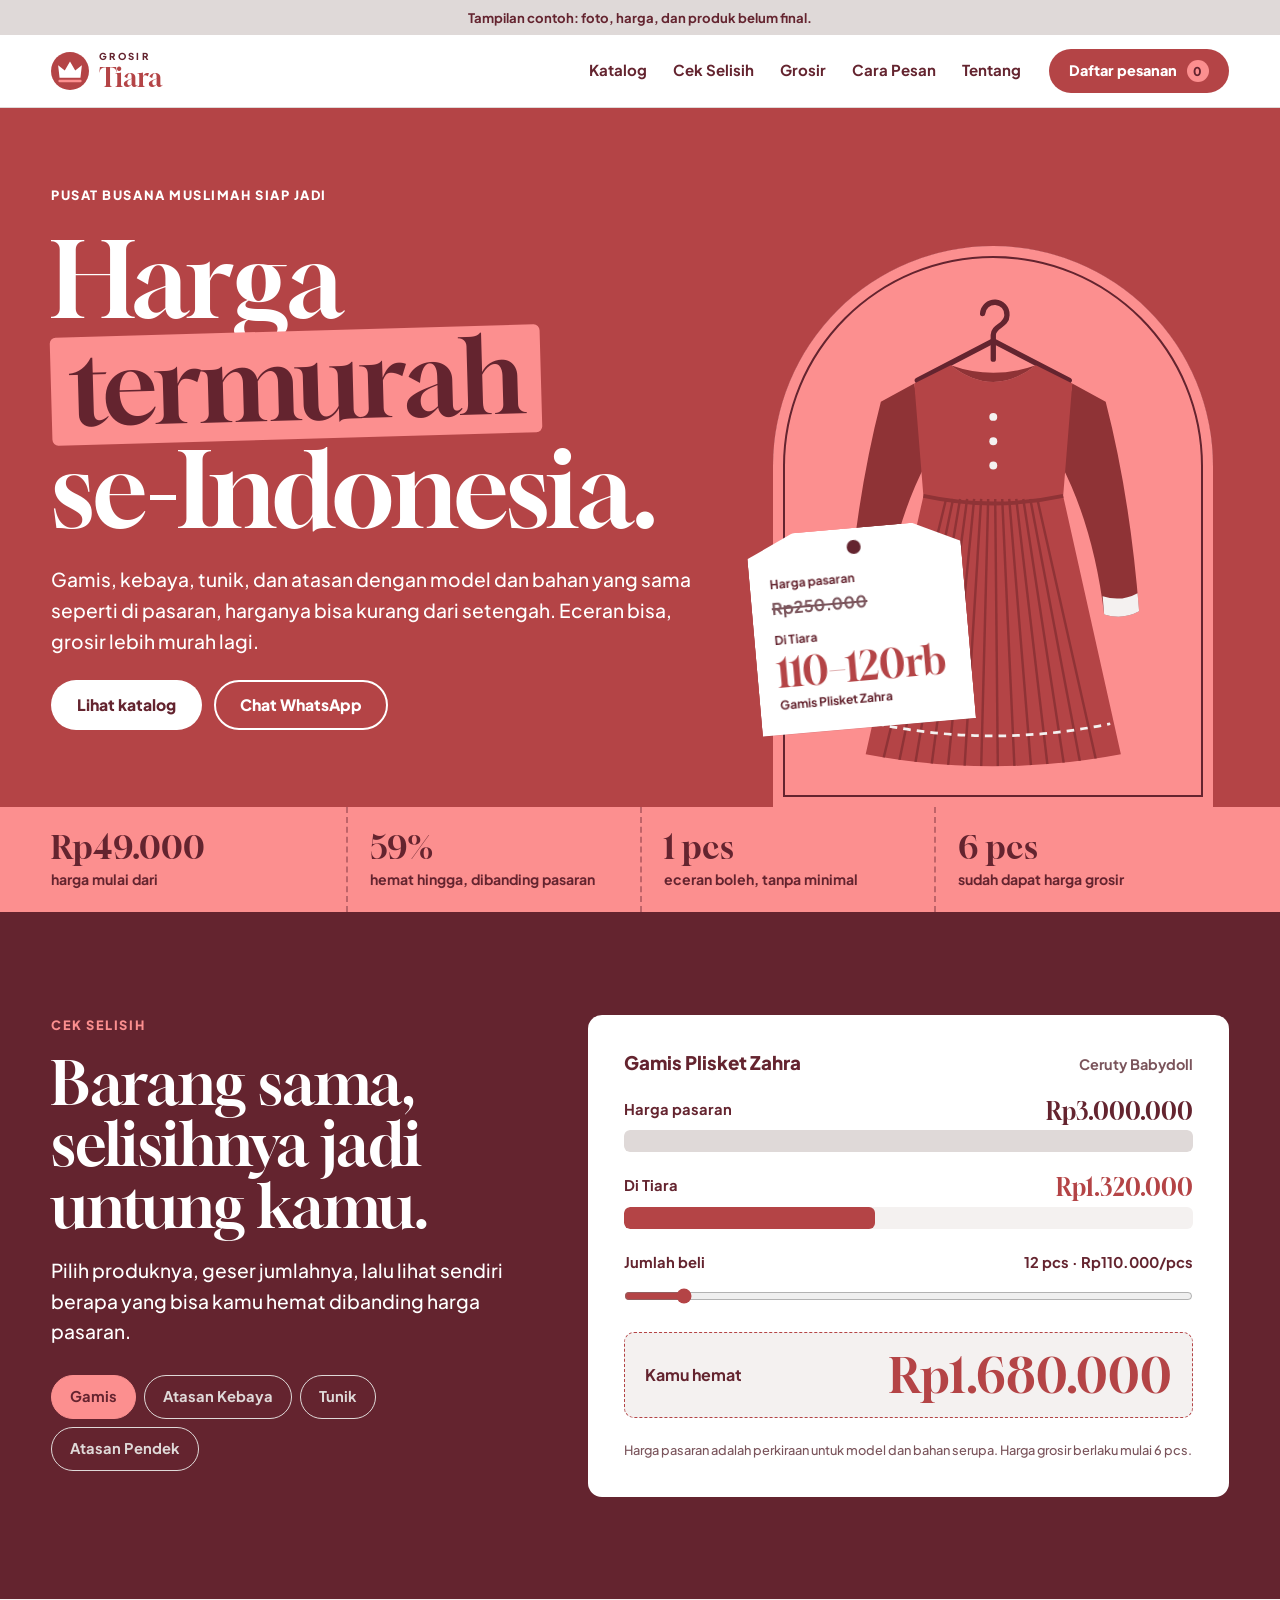
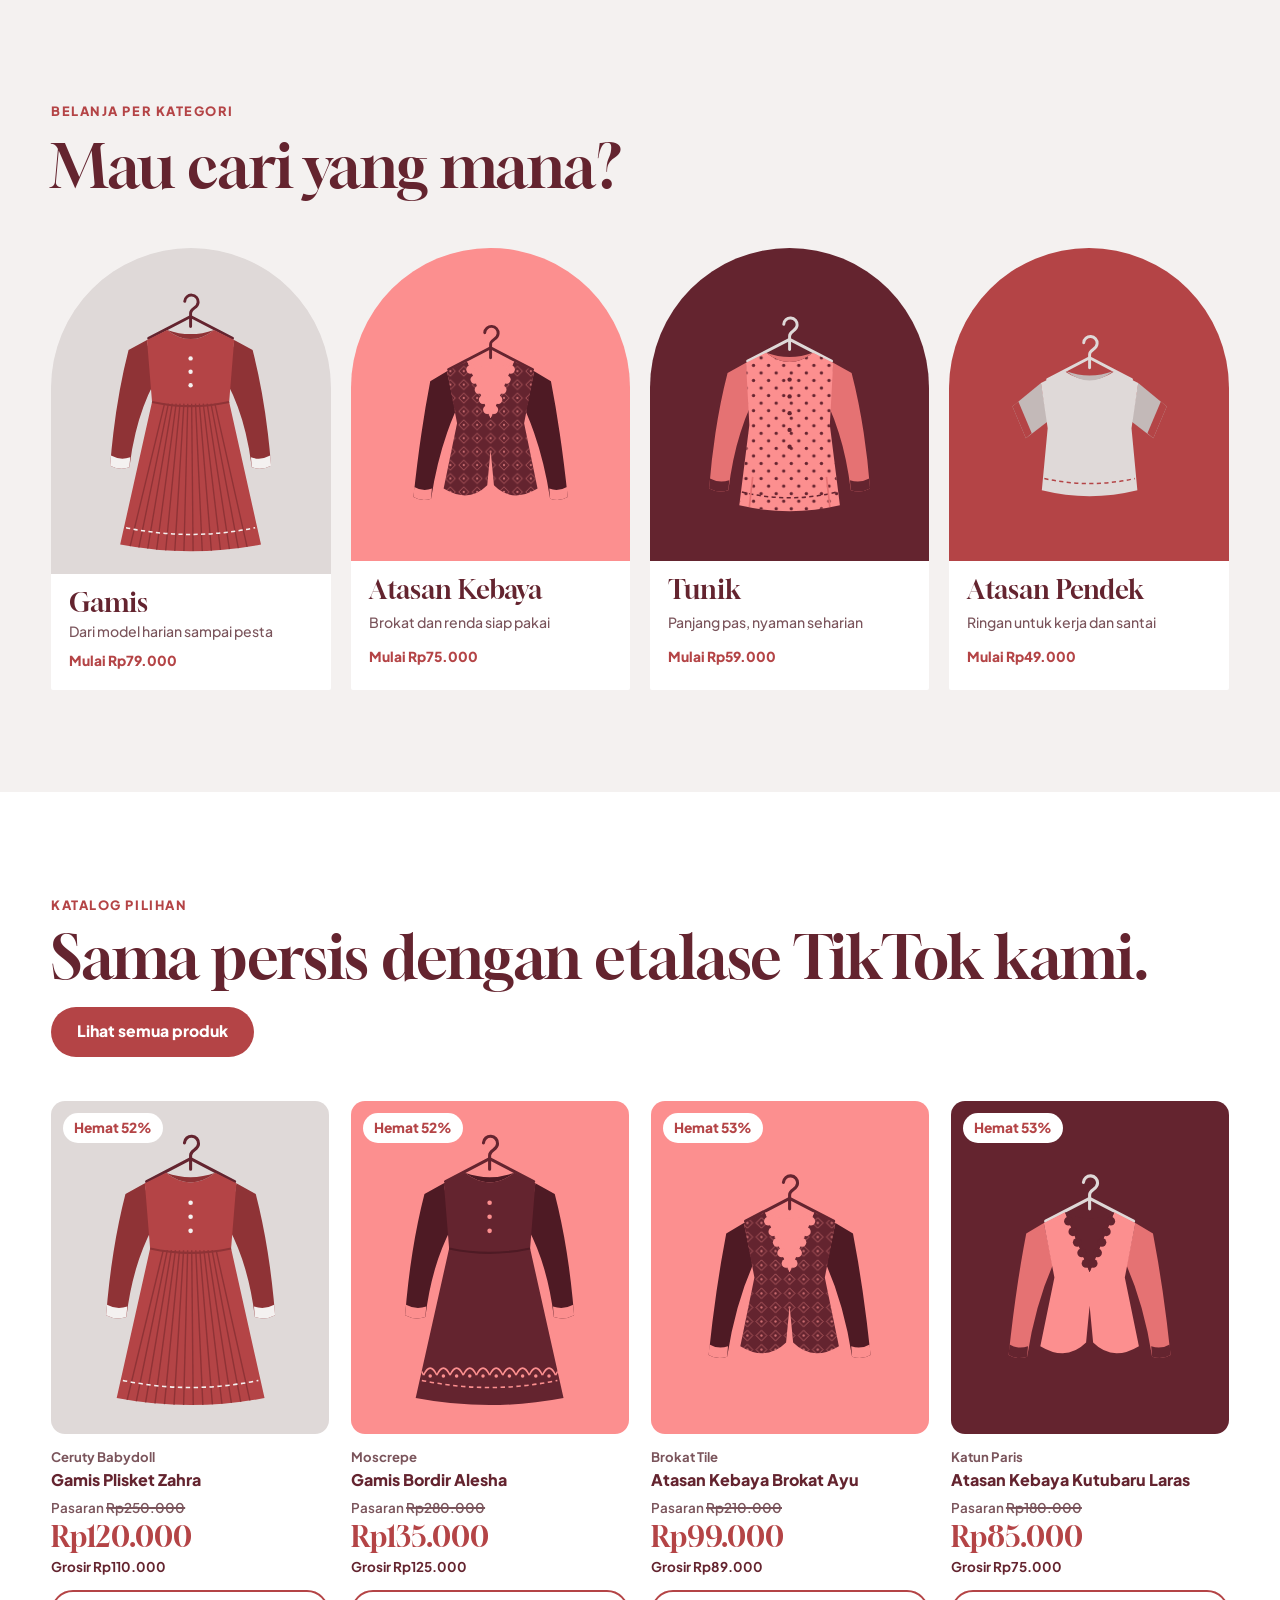
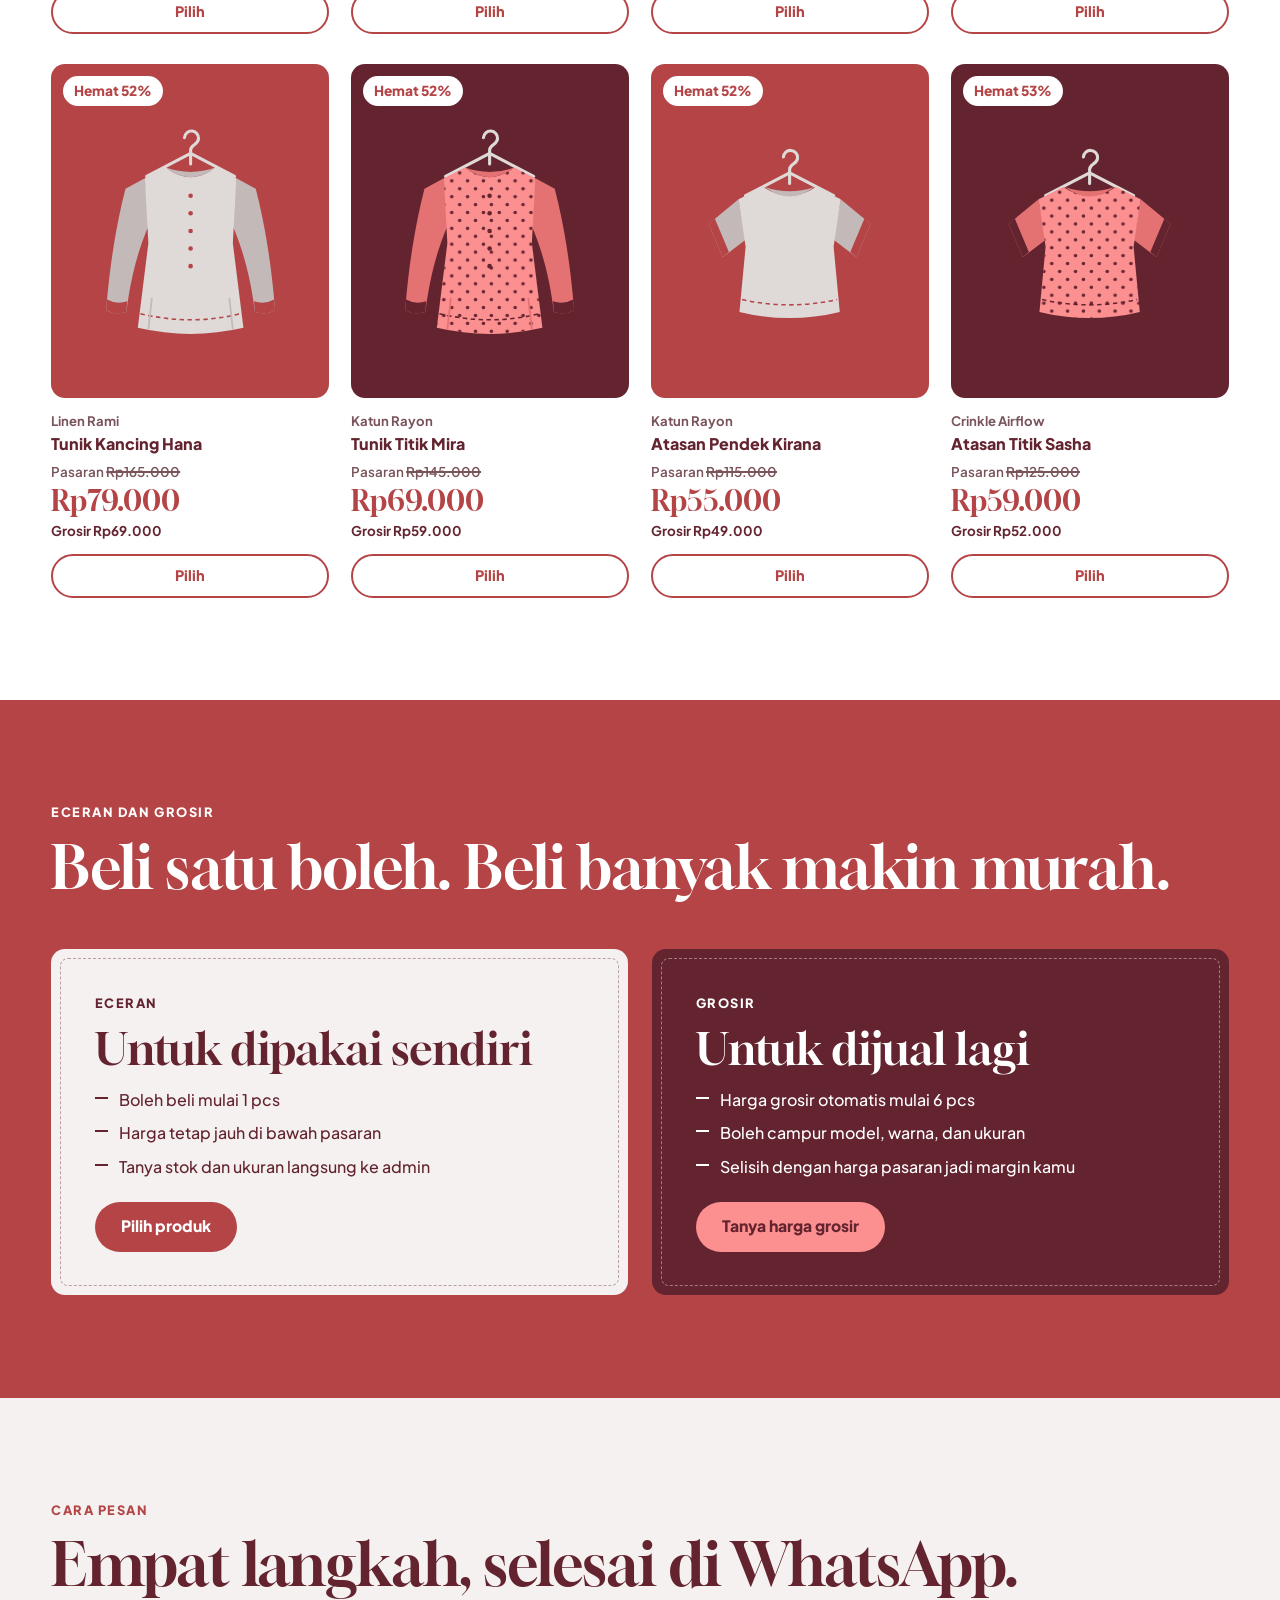
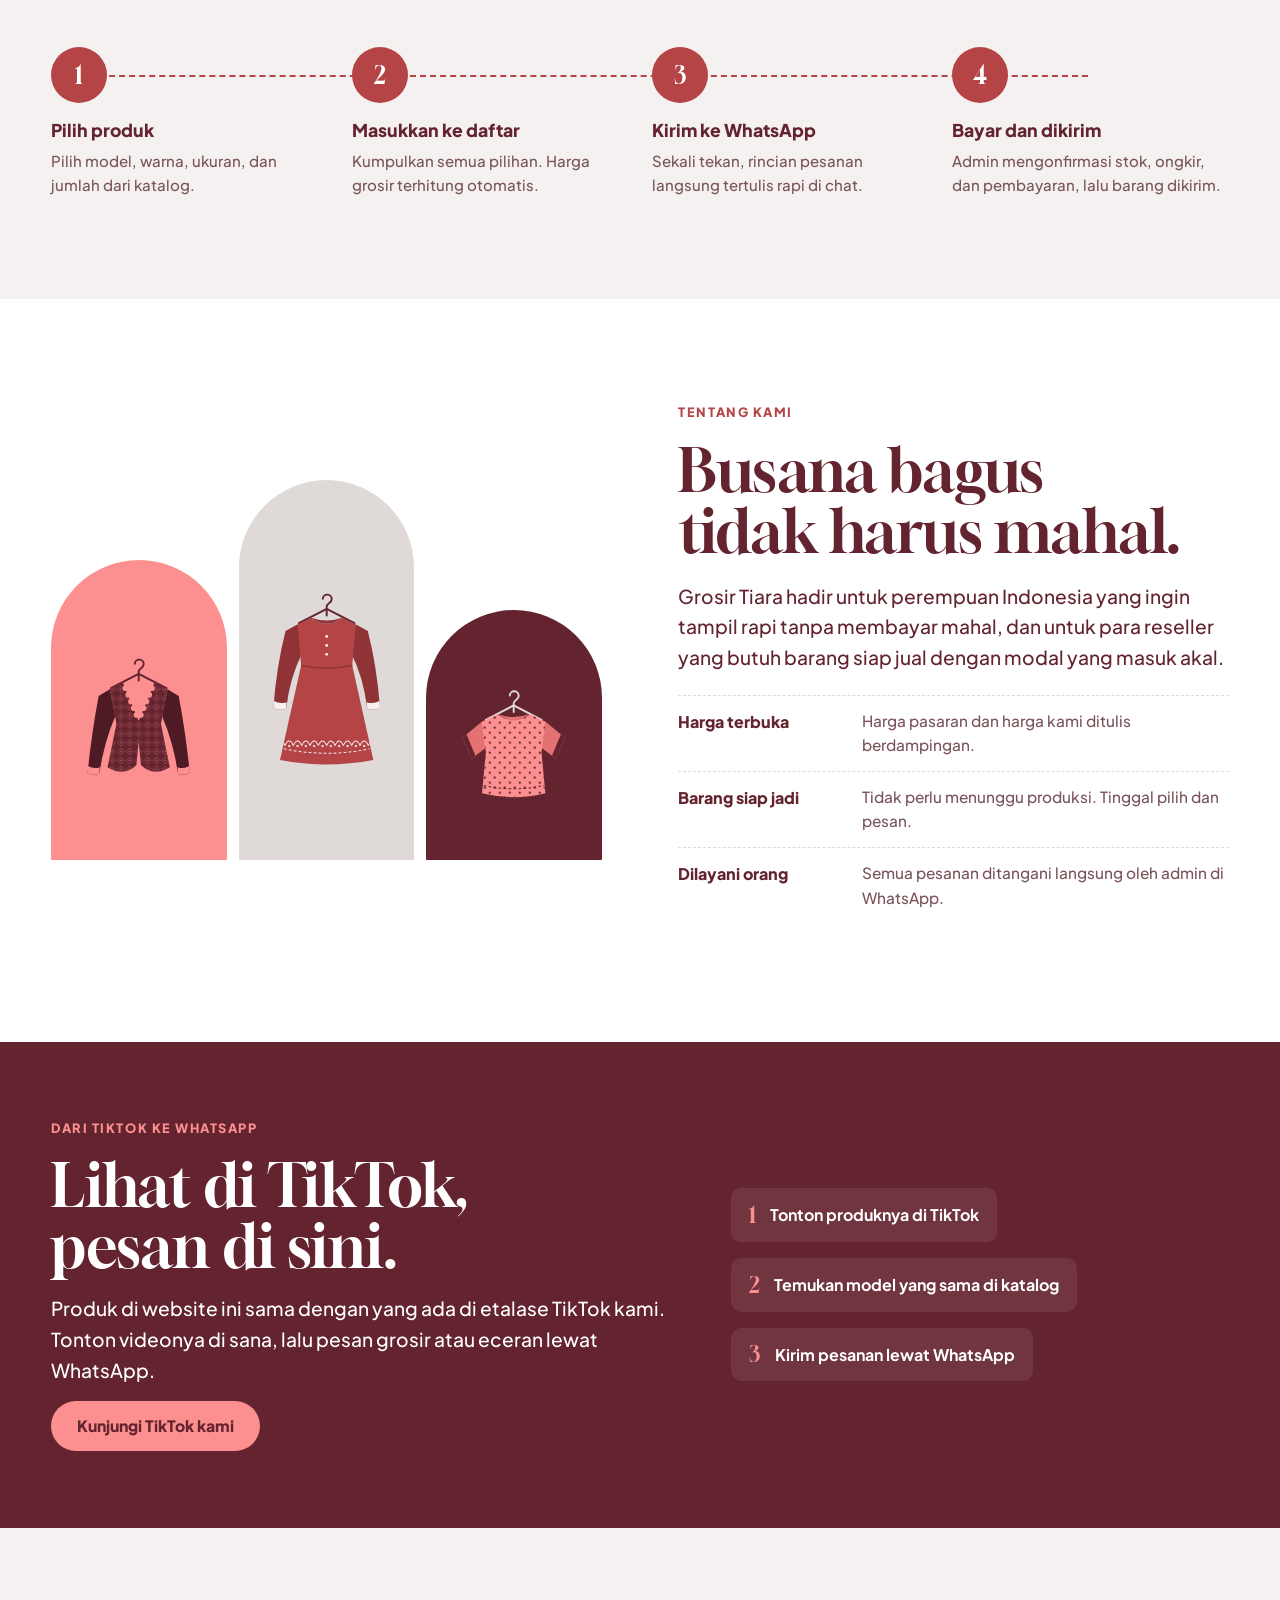
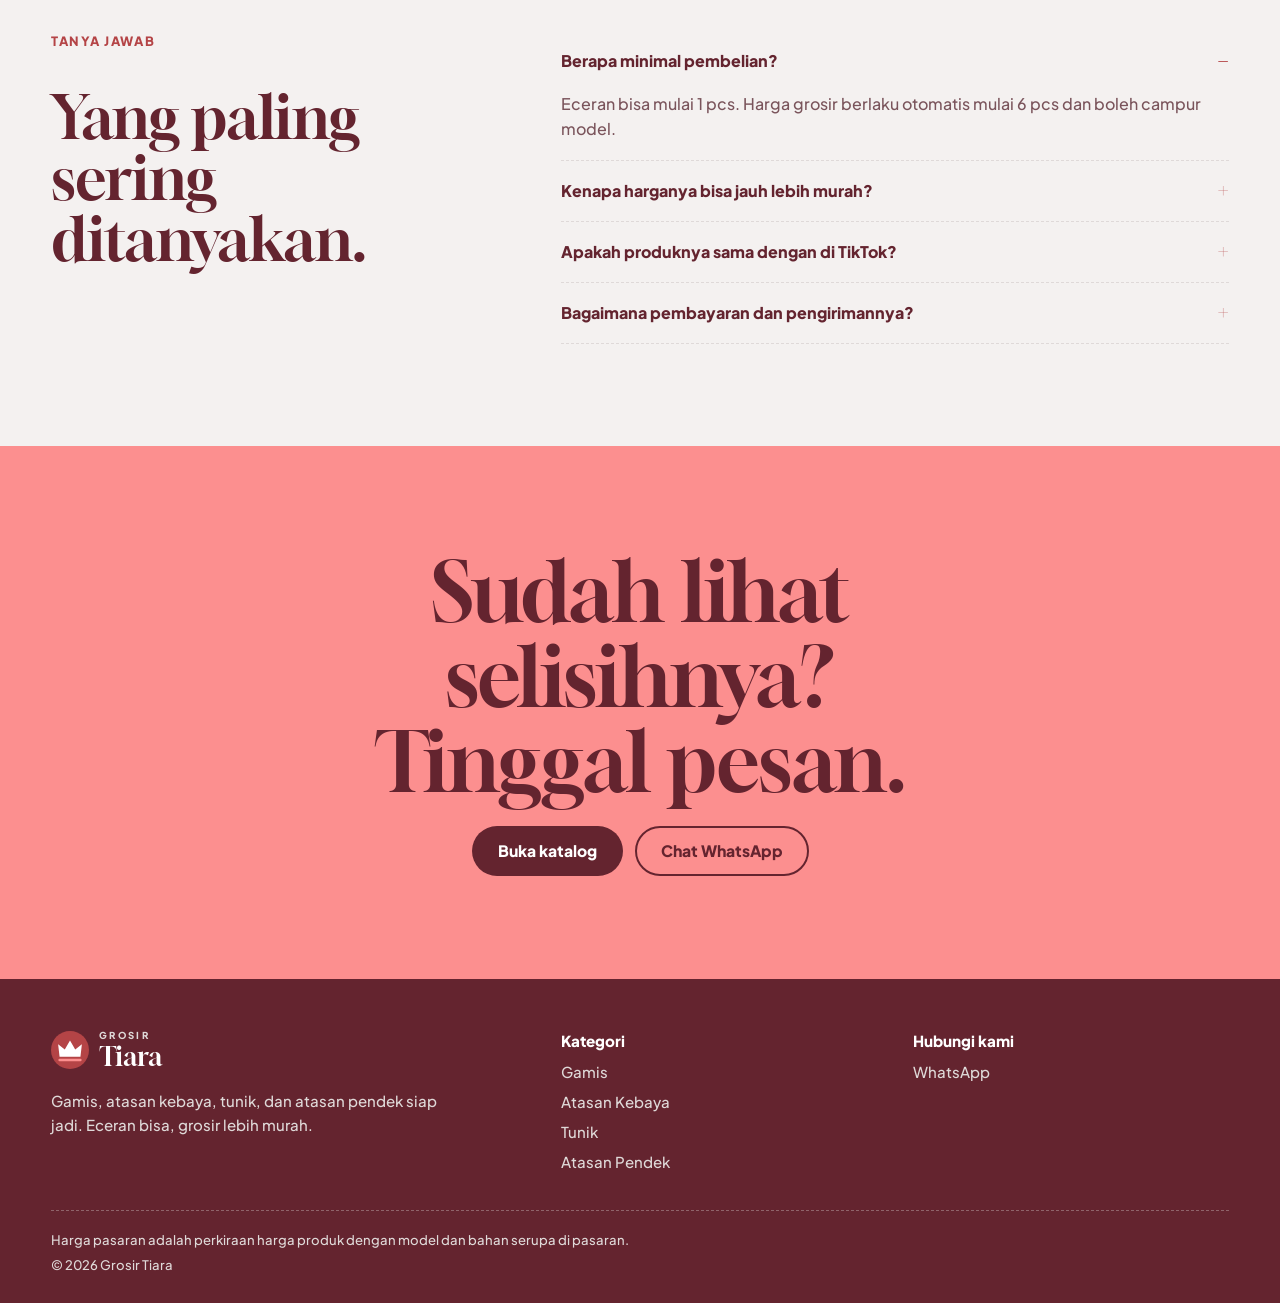
==== index.html @ 39a53465 "Website Grosir Tiara dengan katalog dan sync TikTok Shop Beranda, katalog, daftar pesanan ke WhatsAp" ====
<!doctype html>
<html lang="id">
<head>
  <meta charset="utf-8">
  <meta name="viewport" content="width=device-width, initial-scale=1">
  <title>Grosir Tiara | Gamis, Kebaya, Tunik Harga Termurah se-Indonesia</title>
  <meta name="description" content="Grosir Tiara menjual gamis, atasan kebaya, tunik, dan atasan pendek siap jadi. Eceran bisa, grosir lebih murah. Pesan langsung lewat WhatsApp.">
  <meta name="theme-color" content="#B44446">
  <link rel="icon" href="img/ikon.svg" type="image/svg+xml">
  <link rel="preconnect" href="https://fonts.googleapis.com">
  <link rel="preconnect" href="https://fonts.gstatic.com" crossorigin>
  <link href="https://fonts.googleapis.com/css2?family=Gloock&family=Plus+Jakarta+Sans:wght@500;600;700;800&display=swap" rel="stylesheet">
  <link rel="stylesheet" href="css/style.css">
</head>
<body data-halaman="beranda">
  <div id="kepala"></div>

  <main>
    <section class="hero">
      <div class="isi hero-isi">
        <div class="hero-teks">
          <p class="label">Pusat busana muslimah siap jadi</p>
          <h1>Harga <span class="stiker">termurah</span> se-Indonesia.</h1>
          <p class="lede">Gamis, kebaya, tunik, dan atasan dengan model dan bahan yang sama seperti di pasaran, harganya bisa kurang dari setengah. Eceran bisa, grosir lebih murah lagi.</p>
          <div class="hero-aksi">
            <a class="btn btn-putih" href="katalog.html">Lihat katalog</a>
            <a class="btn btn-garis" data-wa href="#">Chat WhatsApp</a>
          </div>
        </div>
        <div class="hero-visual">
          <div class="lengkung" data-garmen="gamis:bata:plisket"></div>
          <div class="label-harga" id="label-hero" aria-label="Contoh perbandingan harga"></div>
        </div>
      </div>
    </section>

    <section class="pita" aria-label="Keunggulan Grosir Tiara">
      <div class="isi pita-isi" id="pita"></div>
    </section>

    <section class="selisih bagian" id="selisih">
      <div class="isi selisih-grid">
        <div class="selisih-kiri">
          <p class="label">Cek selisih</p>
          <h2>Barang sama, selisihnya jadi untung kamu.</h2>
          <p class="lede">Pilih produknya, geser jumlahnya, lalu lihat sendiri berapa yang bisa kamu hemat dibanding harga pasaran.</p>
          <div class="pilih-produk" id="pilih-produk"></div>
        </div>
        <div class="panel-selisih" id="panel-selisih"></div>
      </div>
    </section>

    <section class="kategori bagian" id="kategori">
      <div class="isi">
        <div class="judul-bagian">
          <p class="label" style="color:var(--bata)">Belanja per kategori</p>
          <h2>Mau cari yang mana?</h2>
        </div>
        <div class="kategori-grid" id="kategori-grid"></div>
      </div>
    </section>

    <section class="bagian" id="unggulan">
      <div class="isi">
        <div class="baris-judul">
          <div>
            <p class="label" style="color:var(--bata)">Katalog pilihan</p>
            <h2>Sama persis dengan etalase TikTok kami.</h2>
          </div>
          <a class="btn btn-bata" href="katalog.html">Lihat semua produk</a>
        </div>
        <div class="grid-produk" id="grid-unggulan"></div>
      </div>
    </section>

    <section class="dua-cara bagian" id="grosir">
      <div class="isi">
        <div class="judul-bagian">
          <p class="label">Eceran dan grosir</p>
          <h2>Beli satu boleh. Beli banyak makin murah.</h2>
        </div>
        <div class="dua-cara-grid">
          <article class="cara cara-ecer">
            <p class="label">Eceran</p>
            <h3>Untuk dipakai sendiri</h3>
            <ul>
              <li>Boleh beli mulai 1 pcs</li>
              <li>Harga tetap jauh di bawah pasaran</li>
              <li>Tanya stok dan ukuran langsung ke admin</li>
            </ul>
            <a class="btn btn-bata" href="katalog.html">Pilih produk</a>
          </article>
          <article class="cara cara-grosir">
            <p class="label">Grosir</p>
            <h3>Untuk dijual lagi</h3>
            <ul>
              <li>Harga grosir otomatis mulai <span data-min-grosir></span> pcs</li>
              <li>Boleh campur model, warna, dan ukuran</li>
              <li>Selisih dengan harga pasaran jadi margin kamu</li>
            </ul>
            <a class="btn btn-salem" data-wa data-wa-pesan="Halo Grosir Tiara, saya mau tanya soal pembelian grosir." href="#">Tanya harga grosir</a>
          </article>
        </div>
      </div>
    </section>

    <section class="langkah-bagian bagian" id="cara-pesan">
      <div class="isi">
        <div class="judul-bagian">
          <p class="label" style="color:var(--bata)">Cara pesan</p>
          <h2>Empat langkah, selesai di WhatsApp.</h2>
        </div>
        <ol class="langkah">
          <li><h3>Pilih produk</h3><p>Pilih model, warna, ukuran, dan jumlah dari katalog.</p></li>
          <li><h3>Masukkan ke daftar</h3><p>Kumpulkan semua pilihan. Harga grosir terhitung otomatis.</p></li>
          <li><h3>Kirim ke WhatsApp</h3><p>Sekali tekan, rincian pesanan langsung tertulis rapi di chat.</p></li>
          <li><h3>Bayar dan dikirim</h3><p>Admin mengonfirmasi stok, ongkir, dan pembayaran, lalu barang dikirim.</p></li>
        </ol>
      </div>
    </section>

    <section class="bagian" id="tentang">
      <div class="isi tentang-grid">
        <div class="tiga-gambar" aria-hidden="true">
          <div style="background:var(--salem)" data-garmen="kebaya:marun:renda"></div>
          <div style="background:var(--abu)" data-garmen="gamis:bata:bordir"></div>
          <div style="background:var(--marun)" data-garmen="atasan:salem:titik"></div>
        </div>
        <div class="tentang-teks">
          <p class="label">Tentang kami</p>
          <h2>Busana bagus tidak harus mahal.</h2>
          <p class="lede">Grosir Tiara hadir untuk perempuan Indonesia yang ingin tampil rapi tanpa membayar mahal, dan untuk para reseller yang butuh barang siap jual dengan modal yang masuk akal.</p>
          <dl class="janji">
            <div><dt>Harga terbuka</dt><span>Harga pasaran dan harga kami ditulis berdampingan.</span></div>
            <div><dt>Barang siap jadi</dt><span>Tidak perlu menunggu produksi. Tinggal pilih dan pesan.</span></div>
            <div><dt>Dilayani orang</dt><span>Semua pesanan ditangani langsung oleh admin di WhatsApp.</span></div>
          </dl>
        </div>
      </div>
    </section>

    <section class="tiktok">
      <div class="isi tiktok-isi">
        <div>
          <p class="label">Dari TikTok ke WhatsApp</p>
          <h2>Lihat di TikTok, pesan di sini.</h2>
          <p class="lede">Produk di website ini sama dengan yang ada di etalase TikTok kami. Tonton videonya di sana, lalu pesan grosir atau eceran lewat WhatsApp.</p>
          <a class="btn btn-salem" data-tiktok href="#">Kunjungi TikTok kami</a>
        </div>
        <div class="alur" aria-label="Alur belanja">
          <span>Tonton produknya di TikTok</span>
          <span>Temukan model yang sama di katalog</span>
          <span>Kirim pesanan lewat WhatsApp</span>
        </div>
      </div>
    </section>

    <section class="bagian" id="testimoni" hidden>
      <div class="isi">
        <div class="judul-bagian">
          <p class="label" style="color:var(--bata)">Kata pelanggan</p>
          <h2>Mereka sudah buktikan.</h2>
        </div>
        <div class="testi-grid" id="testi-grid"></div>
      </div>
    </section>

    <section class="bagian" id="tanya" style="background:var(--abu-muda)">
      <div class="isi faq-grid">
        <div class="judul-bagian">
          <p class="label" style="color:var(--bata)">Tanya jawab</p>
          <h2>Yang paling sering ditanyakan.</h2>
        </div>
        <div>
          <details open>
            <summary>Berapa minimal pembelian?</summary>
            <p>Eceran bisa mulai 1 pcs. Harga grosir berlaku otomatis mulai <span data-min-grosir></span> pcs dan boleh campur model.</p>
          </details>
          <details>
            <summary>Kenapa harganya bisa jauh lebih murah?</summary>
            <p>Kami berfokus menjual dalam jumlah besar dengan harga serendah mungkin. Tanyakan langsung ke admin untuk detail model dan bahan yang kamu incar.</p>
          </details>
          <details>
            <summary>Apakah produknya sama dengan di TikTok?</summary>
            <p>Sama. Katalog di website mengikuti etalase TikTok kami, jadi kamu bisa melihat videonya di sana dan memesan di sini.</p>
          </details>
          <details>
            <summary>Bagaimana pembayaran dan pengirimannya?</summary>
            <p>Semua diurus di WhatsApp. Admin akan mengonfirmasi stok, ongkos kirim, dan cara pembayaran sebelum barang dikirim.</p>
          </details>
        </div>
      </div>
    </section>

    <section class="ajakan">
      <div class="isi ajakan-isi">
        <h2>Sudah lihat selisihnya? Tinggal pesan.</h2>
        <div class="hero-aksi">
          <a class="btn btn-marun" href="katalog.html">Buka katalog</a>
          <a class="btn btn-garis" data-wa href="#">Chat WhatsApp</a>
        </div>
      </div>
    </section>
  </main>

  <div id="kaki"></div>
  <script src="js/data.js"></script>
  <script src="js/produk-tiktok.js"></script>
  <script src="js/app.js"></script>
</body>
</html>
---- css/style.css ----
/* Warna brand Tiara. Merah Tiara (--bata) adalah warna utama, seperti oranye di Shopee. */
:root {
  --marun: #64242F;
  --bata: #B44446;
  --salem: #FC8F8F;
  --abu: #DFD9D8;
  --abu-muda: #F4F1F0;
  --putih: #FFFFFF;
  --teks-lembut: #7A545B;
  --serif: "Gloock", Georgia, "Times New Roman", serif;
  --sans: "Plus Jakarta Sans", "Segoe UI", system-ui, sans-serif;
  --gutter: clamp(16px, 4vw, 56px);
  --lebar: 1280px;
  --radius: 14px;
}

* { box-sizing: border-box; }
html { scroll-behavior: smooth; scroll-padding-top: 88px; -webkit-text-size-adjust: 100%; }
body {
  margin: 0;
  background: var(--putih);
  color: var(--marun);
  font: 500 16px/1.6 var(--sans);
  overflow-x: hidden;
}
img, svg { display: block; max-width: 100%; }
a { color: inherit; }
button, input, select { font: inherit; color: inherit; }
button { cursor: pointer; }
h1, h2, h3, p { margin: 0; }
h1, h2 { font-family: var(--serif); font-weight: 400; line-height: 1.04; letter-spacing: -.01em; text-wrap: balance; }
h2 { font-size: clamp(2.1rem, 4.6vw, 3.8rem); }
h3 { font-weight: 800; line-height: 1.25; }
:focus-visible { outline: 3px solid var(--salem); outline-offset: 2px; border-radius: 4px; }
.isi { width: min(100%, var(--lebar)); margin-inline: auto; padding-inline: var(--gutter); }
.bagian { padding-block: clamp(56px, 8vw, 112px); }
.label { font-size: .8rem; font-weight: 800; letter-spacing: .12em; text-transform: uppercase; }
.lede { font-size: clamp(1.02rem, 1.5vw, 1.2rem); max-width: 56ch; }
.judul-bagian { display: grid; gap: 14px; margin-bottom: clamp(28px, 4vw, 52px); }
.coret { text-decoration: line-through; text-decoration-thickness: 1.5px; }
.sr { position: absolute; width: 1px; height: 1px; overflow: hidden; clip-path: inset(50%); white-space: nowrap; }

/* Tombol */
.btn {
  display: inline-flex; align-items: center; justify-content: center; gap: 10px;
  min-height: 50px; padding: 12px 24px;
  border: 2px solid transparent; border-radius: 999px;
  font-weight: 800; font-size: .98rem; line-height: 1.2; text-decoration: none; text-align: center;
  transition: transform .15s ease, background-color .15s ease, color .15s ease;
}
.btn:hover { transform: translateY(-2px); }
.btn:active { transform: translateY(0); }
.btn svg { width: 20px; height: 20px; flex: none; }
.btn-marun { background: var(--marun); color: var(--putih); }
.btn-bata { background: var(--bata); color: var(--putih); }
.btn-bata:hover { background: var(--marun); }
.btn-putih { background: var(--putih); color: var(--marun); }
.btn-salem { background: var(--salem); color: var(--marun); }
.btn-garis { border-color: currentColor; background: transparent; }

/* Catatan data contoh */
.catatan-contoh { background: var(--abu); color: var(--marun); font-size: .82rem; font-weight: 700; text-align: center; padding: 7px var(--gutter); }

/* Header. #kepala tidak boleh membentuk kotak sendiri, supaya header bisa menempel sepanjang halaman */
#kepala { display: contents; }
.header { position: sticky; top: 0; z-index: 30; background: var(--putih); border-bottom: 1px solid var(--abu); }
.header-isi { display: flex; align-items: center; gap: 28px; min-height: 72px; }
.logo { display: inline-flex; align-items: center; gap: 10px; text-decoration: none; margin-right: auto; }
.logo svg { width: 38px; height: 38px; flex: none; }
.logo-kata { display: grid; line-height: 1; }
.logo-kata b { font: 400 1.65rem/1 var(--serif); color: var(--bata); }
.logo-kata small { font-size: .6rem; font-weight: 800; letter-spacing: .24em; text-transform: uppercase; margin-bottom: 3px; }
.nav { display: flex; gap: 26px; }
.nav a { font-weight: 700; font-size: .94rem; text-decoration: none; padding-block: 6px; border-bottom: 2px solid transparent; }
.nav a:hover, .nav a[aria-current] { border-color: var(--bata); color: var(--bata); }
.tombol-daftar { position: relative; min-height: 44px; padding: 8px 18px; font-size: .9rem; }
.jumlah {
  display: inline-grid; place-items: center; min-width: 22px; height: 22px; padding-inline: 6px;
  border-radius: 999px; background: var(--salem); color: var(--marun); font-size: .76rem; font-weight: 800;
}

/* Hero */
.hero { background: var(--bata); color: var(--putih); overflow: hidden; }
.hero-isi { display: grid; grid-template-columns: minmax(0, 1.25fr) minmax(0, .9fr); gap: clamp(24px, 4vw, 64px); align-items: end; padding-top: clamp(40px, 6vw, 84px); }
.hero-teks { padding-bottom: clamp(44px, 6vw, 88px); display: grid; gap: 24px; justify-items: start; }
.hero h1 { font-size: clamp(3.1rem, 8.1vw, 7.3rem); line-height: .98; }
.stiker { display: inline-block; background: var(--salem); color: var(--marun); padding: 0 .16em .06em; transform: rotate(-1.6deg); border-radius: 6px; }
.hero-aksi { display: flex; flex-wrap: wrap; gap: 12px; }
.hero-visual { position: relative; align-self: end; display: flex; justify-content: center; }
.lengkung {
  width: min(100%, 440px); aspect-ratio: 4 / 5.1;
  background: var(--salem);
  border-radius: 999px 999px 0 0;
  padding: 7% 8% 0;
  display: flex; align-items: flex-end; justify-content: center;
  box-shadow: inset 0 0 0 10px var(--salem), inset 0 0 0 12px var(--marun);
}
.lengkung svg { width: 100%; height: 100%; }
.hero-visual .label-harga { position: absolute; left: max(-12px, calc(50% - 300px)); bottom: 14%; transform: rotate(-5deg); animation: ayun 4s ease-in-out infinite alternate; transform-origin: 50% 0; }
@keyframes ayun { from { transform: rotate(-6deg); } to { transform: rotate(-2deg); } }

/* Label harga: elemen khas Tiara, bentuknya label gantung pakaian */
.label-harga {
  --latar: var(--putih);
  width: 214px; padding: 40px 20px 20px;
  background: var(--latar); color: var(--marun);
  clip-path: polygon(22% 0, 78% 0, 100% 11%, 100% 100%, 0 100%, 0 11%);
  filter: drop-shadow(0 10px 18px rgba(100, 36, 47, .28));
  display: grid; gap: 2px;
}
.label-harga::before {
  content: ""; position: absolute; top: 12px; left: 50%; width: 14px; height: 14px; margin-left: -7px;
  border-radius: 50%; background: var(--marun);
}
.label-harga .kecil { font-size: .76rem; font-weight: 700; }
.label-harga .pasar { font-size: 1.02rem; font-weight: 700; color: var(--teks-lembut); }
.label-harga .tiara { font: 400 2.5rem/1.05 var(--serif); color: var(--bata); }

/* Pita fakta */
.pita { background: var(--salem); color: var(--marun); }
.pita-isi { display: grid; grid-template-columns: repeat(4, minmax(0, 1fr)); }
.fakta { padding: 22px 20px 22px 0; display: grid; gap: 2px; }
.fakta + .fakta { padding-left: 22px; border-left: 2px dashed rgba(100, 36, 47, .4); }
.fakta b { font: 400 clamp(1.5rem, 2.6vw, 2.2rem)/1.1 var(--serif); }
.fakta span { font-size: .88rem; font-weight: 700; }

/* Cek selisih */
.selisih { background: var(--marun); color: var(--putih); }
.selisih .label { color: var(--salem); }
.selisih-grid { display: grid; grid-template-columns: minmax(0, .85fr) minmax(0, 1.15fr); gap: clamp(28px, 5vw, 72px); align-items: start; }
.selisih-kiri { display: grid; gap: 18px; }
.pilih-produk { display: flex; flex-wrap: wrap; gap: 8px; margin-top: 10px; }
.chip {
  min-height: 44px; padding: 8px 18px; border-radius: 999px; font-weight: 700; font-size: .92rem;
  background: transparent; border: 1.5px solid currentColor; transition: background-color .15s ease, color .15s ease;
}
.selisih .chip { color: var(--abu); }
.selisih .chip[aria-pressed="true"] { background: var(--salem); border-color: var(--salem); color: var(--marun); }
.panel-selisih { background: var(--putih); color: var(--marun); border-radius: var(--radius); padding: clamp(20px, 3vw, 36px); display: grid; gap: 22px; }
.panel-judul { display: flex; justify-content: space-between; gap: 12px; flex-wrap: wrap; align-items: baseline; }
.panel-judul span { font-size: .9rem; color: var(--teks-lembut); font-weight: 700; }
.bar-baris { display: grid; gap: 6px; }
.bar-info { display: flex; justify-content: space-between; gap: 12px; font-weight: 700; font-size: .92rem; }
.bar-info b { font: 400 1.5rem/1.1 var(--serif); }
.bar { height: 22px; background: var(--abu-muda); border-radius: 6px; overflow: hidden; }
.bar i { display: block; height: 100%; border-radius: 6px; transition: width .45s cubic-bezier(.2, .8, .2, 1); }
.bar .b-pasar { background: var(--abu); }
.bar .b-tiara { background: var(--bata); }
.penggeser { display: grid; gap: 8px; }
.penggeser label { display: flex; justify-content: space-between; font-weight: 700; font-size: .92rem; }
input[type=range] { width: 100%; accent-color: var(--bata); height: 28px; margin: 0; }
.hemat {
  display: flex; flex-wrap: wrap; align-items: center; justify-content: space-between; gap: 8px 20px;
  padding: 18px 20px; background: var(--abu-muda); border: 1.5px dashed var(--bata); border-radius: 10px;
}
.hemat span { font-weight: 700; }
.hemat b { font: 400 clamp(2rem, 4vw, 3rem)/1 var(--serif); color: var(--bata); }
.catatan-kaki { font-size: .8rem; color: var(--teks-lembut); }

/* Kategori */
.kategori { background: var(--abu-muda); }
.kategori-grid { display: grid; grid-template-columns: repeat(4, minmax(0, 1fr)); gap: clamp(10px, 1.6vw, 20px); }
.kartu-kategori {
  display: flex; flex-direction: column; text-decoration: none; overflow: hidden;
  border-radius: 999px 999px var(--radius) var(--radius); color: inherit;
  transition: transform .2s ease;
}
.kartu-kategori:hover { transform: translateY(-5px); }
.kartu-kategori .gambar { aspect-ratio: 1 / 1.12; padding: 16% 14% 4%; }
.kartu-kategori .gambar svg { width: 100%; height: 100%; }
.kartu-kategori .teks { padding: 14px 18px 18px; background: var(--putih); display: grid; gap: 2px; flex: 1; }
.kartu-kategori h3 { font: 400 clamp(1.25rem, 2vw, 1.6rem)/1.15 var(--serif); }
.kartu-kategori p { font-size: .88rem; color: var(--teks-lembut); }
.kartu-kategori small { font-size: .86rem; font-weight: 800; color: var(--bata); margin-top: 6px; }

/* Katalog */
.baris-judul { display: flex; flex-wrap: wrap; justify-content: space-between; gap: 18px; align-items: end; margin-bottom: clamp(24px, 3.5vw, 44px); }
.baris-judul > div { display: grid; gap: 12px; }
.grid-produk { display: grid; grid-template-columns: repeat(auto-fill, minmax(min(100%, 240px), 1fr)); gap: clamp(20px, 2.4vw, 32px) clamp(12px, 1.8vw, 22px); }
.kartu { position: relative; display: flex; flex-direction: column; gap: 12px; min-width: 0; }
.kartu-gambar {
  position: relative; display: block; width: 100%; aspect-ratio: 1 / 1.2; padding: 12% 12% 6%; border: 0; border-radius: var(--radius); overflow: hidden;
}
.kartu-gambar svg { width: 100%; height: 100%; transform-origin: 50% 2%; transition: transform .35s ease; }
.kartu-gambar img { position: absolute; inset: 0; width: 100%; height: 100%; object-fit: cover; }
.kartu:hover .kartu-gambar svg { transform: rotate(2.5deg) scale(1.03); }
.potongan {
  position: absolute; top: 12px; left: 12px; z-index: 1; padding: 4px 11px;
  background: var(--putih); color: var(--bata); border-radius: 999px; font-weight: 800; font-size: .86rem;
}
.kartu-teks { display: grid; gap: 3px; }
.kartu-teks .bahan { font-size: .82rem; font-weight: 700; color: var(--teks-lembut); }
.kartu-teks h3 { font-size: 1rem; }
.kartu-teks h3 button { all: unset; cursor: pointer; }
.kartu-teks h3 button:hover { color: var(--bata); }
.kartu-teks h3 button:focus-visible { outline: 3px solid var(--salem); outline-offset: 2px; }
.harga-pasar { font-size: .84rem; font-weight: 600; color: var(--teks-lembut); margin-top: 4px; }
.harga-utama { font: 400 clamp(1.45rem, 2.3vw, 1.8rem)/1.1 var(--serif); color: var(--bata); }
.harga-grosir { font-size: .84rem; font-weight: 700; }
.kartu-aksi { margin-top: auto; }
.kartu-aksi .btn { width: 100%; min-height: 44px; padding: 8px 12px; font-size: .9rem; }

/* Eceran dan grosir */
.dua-cara { background: var(--bata); color: var(--putih); }
.dua-cara-grid { display: grid; grid-template-columns: repeat(2, minmax(0, 1fr)); gap: clamp(14px, 2vw, 24px); }
.cara { position: relative; padding: clamp(24px, 3.4vw, 44px); border-radius: var(--radius); display: grid; gap: 14px; align-content: start; }
.cara::after { content: ""; position: absolute; inset: 9px; border: 1.5px dashed currentColor; border-radius: 8px; opacity: .4; pointer-events: none; }
.cara-ecer { background: var(--abu-muda); color: var(--marun); }
.cara-grosir { background: var(--marun); color: var(--putih); }
.cara h3 { font: 400 clamp(1.9rem, 3.4vw, 2.9rem)/1.05 var(--serif); }
.cara ul { margin: 0; padding: 0; list-style: none; display: grid; gap: 8px; }
.cara li { padding-left: 24px; position: relative; }
.cara li::before { content: ""; position: absolute; left: 0; top: .62em; width: 13px; height: 2px; background: currentColor; }
.cara .btn { justify-self: start; margin-top: 8px; position: relative; z-index: 1; }

/* Cara pesan */
.langkah-bagian { background: var(--abu-muda); }
.langkah { list-style: none; margin: 0; padding: 0; display: grid; grid-template-columns: repeat(4, minmax(0, 1fr)); gap: 24px; counter-reset: l; position: relative; }
.langkah::before { content: ""; position: absolute; top: 28px; left: 28px; right: 12%; border-top: 2px dashed var(--bata); }
.langkah li { counter-increment: l; position: relative; display: grid; gap: 8px; align-content: start; }
.langkah li::before {
  content: counter(l); width: 56px; height: 56px; display: grid; place-items: center; margin-bottom: 8px;
  border-radius: 50%; background: var(--bata); color: var(--putih); font: 400 1.5rem var(--serif);
}
.langkah h3 { font-size: 1.1rem; }
.langkah p { font-size: .94rem; color: var(--teks-lembut); }

/* Tentang */
.tentang-grid { display: grid; grid-template-columns: minmax(0, 1fr) minmax(0, 1fr); gap: clamp(28px, 6vw, 88px); align-items: center; }
.tentang-teks { display: grid; gap: 18px; }
.tentang-teks .label { color: var(--bata); }
.tiga-gambar { display: grid; grid-template-columns: repeat(3, minmax(0, 1fr)); gap: 12px; align-items: end; }
.tiga-gambar div { border-radius: 999px 999px 10px 10px; padding: 22% 12% 8%; }
.tiga-gambar div:nth-child(1) { height: 300px; }
.tiga-gambar div:nth-child(2) { height: 380px; }
.tiga-gambar div:nth-child(3) { height: 250px; }
.tiga-gambar svg { width: 100%; height: 100%; }
.janji { display: grid; gap: 0; margin-top: 4px; }
.janji div { display: grid; grid-template-columns: 170px 1fr; gap: 14px; padding-block: 13px; border-top: 1.5px dashed var(--abu); }
.janji dt, .janji b { font-weight: 800; }
.janji span { color: var(--teks-lembut); font-size: .96rem; }

/* TikTok */
.tiktok { background: var(--marun); color: var(--putih); }
.tiktok-isi { display: grid; grid-template-columns: minmax(0, 1.3fr) minmax(0, 1fr); gap: 32px; align-items: center; padding-block: clamp(44px, 6vw, 80px); }
.tiktok-isi > div { display: grid; gap: 16px; justify-items: start; }
.tiktok .label { color: var(--salem); }
.alur { display: grid; gap: 10px; counter-reset: a; }
.alur span { display: flex; gap: 14px; align-items: center; padding: 14px 18px; background: rgba(255, 255, 255, .08); border-radius: 10px; font-weight: 700; counter-increment: a; }
.alur span::before { content: counter(a); color: var(--salem); font: 400 1.4rem/1 var(--serif); }

/* Testimoni */
.testi-grid { display: grid; grid-template-columns: repeat(auto-fit, minmax(min(100%, 280px), 1fr)); gap: 16px; }
.testi { padding: 24px; background: var(--abu-muda); border-radius: var(--radius); display: grid; gap: 12px; }
.testi footer { font-size: .9rem; font-weight: 800; }

/* Tanya jawab */
.faq-grid { display: grid; grid-template-columns: minmax(0, .8fr) minmax(0, 1.2fr); gap: clamp(24px, 5vw, 72px); }
details { border-bottom: 1.5px dashed var(--abu); }
summary {
  display: flex; justify-content: space-between; gap: 16px; align-items: center;
  min-height: 60px; padding-block: 14px; font-weight: 800; cursor: pointer; list-style: none;
}
summary::-webkit-details-marker { display: none; }
summary::after { content: "+"; font: 400 1.8rem/1 var(--serif); color: var(--bata); flex: none; }
details[open] summary::after { content: "\2212"; }
details p { padding-bottom: 18px; color: var(--teks-lembut); max-width: 62ch; }

/* Ajakan akhir */
.ajakan { background: var(--salem); }
.ajakan-isi { display: grid; gap: 22px; justify-items: center; text-align: center; padding-block: clamp(56px, 8vw, 110px); }
.ajakan h2 { font-size: clamp(2.4rem, 6.4vw, 5.4rem); max-width: 15ch; }
.ajakan .hero-aksi { justify-content: center; }

/* Footer */
.footer { background: var(--marun); color: var(--abu); padding-block: 52px 28px; font-size: .94rem; }
.footer-grid { display: grid; grid-template-columns: 1.5fr 1fr 1fr; gap: 36px; }
.footer .logo-kata b { color: var(--putih); }
.footer h3 { color: var(--putih); font-size: .95rem; margin-bottom: 10px; }
.footer ul { list-style: none; margin: 0; padding: 0; display: grid; gap: 6px; }
.footer a { text-decoration: none; }
.footer a:hover { color: var(--salem); }
.footer-bawah { margin-top: 36px; padding-top: 18px; border-top: 1.5px dashed rgba(223, 217, 216, .35); font-size: .82rem; display: grid; gap: 4px; }

/* Halaman katalog */
.kepala-katalog { background: var(--bata); color: var(--putih); padding-block: clamp(36px, 5vw, 64px); }
.kepala-katalog .isi { display: grid; gap: 12px; }
.kepala-katalog h1 { font-size: clamp(2.5rem, 6vw, 5rem); }
.filter { position: sticky; top: 73px; z-index: 20; background: var(--putih); border-bottom: 1px solid var(--abu); padding-block: 12px; }
.filter-isi { display: grid; gap: 10px; }
.filter-chip { display: flex; gap: 8px; overflow-x: auto; scrollbar-width: none; margin-inline: calc(var(--gutter) * -1); padding-inline: var(--gutter); }
.filter-chip::-webkit-scrollbar { display: none; }
.filter-chip .chip { flex: none; min-height: 40px; padding: 6px 16px; color: var(--marun); border-color: var(--abu); }
.filter-chip .chip[aria-pressed="true"] { background: var(--bata); border-color: var(--bata); color: var(--putih); }
.filter-baris { display: grid; grid-template-columns: minmax(0, 1fr) auto auto; gap: 8px; }
.kolom { min-height: 44px; width: 100%; padding: 8px 14px; border: 1.5px solid var(--abu); border-radius: 10px; background: var(--putih); font-size: 16px; font-weight: 600; }
.kolom:focus { outline: 2px solid var(--bata); outline-offset: 0; border-color: var(--bata); }
.hasil-info { font-weight: 700; color: var(--teks-lembut); margin-bottom: 20px; font-size: .94rem; }
.kosong { grid-column: 1 / -1; padding: 56px 20px; text-align: center; background: var(--abu-muda); border-radius: var(--radius); display: grid; gap: 14px; justify-items: center; }

/* Dialog produk dan daftar pesanan */
dialog { border: 0; padding: 0; color: var(--marun); background: var(--putih); max-width: none; max-height: none; }
dialog::backdrop { background: rgba(100, 36, 47, .6); }
.dialog-produk { width: min(960px, calc(100vw - 32px)); max-height: calc(100dvh - 32px); margin: auto; border-radius: 18px; overflow: auto; }
.produk-grid { display: grid; grid-template-columns: minmax(0, .9fr) minmax(0, 1.1fr); }
.produk-gambar { position: relative; padding: 9% 10% 5%; min-height: 100%; display: flex; align-items: center; }
.produk-gambar svg { width: 100%; max-height: 560px; }
.produk-gambar img { width: 100%; height: 100%; object-fit: cover; position: absolute; inset: 0; }
.produk-teks { padding: clamp(20px, 3vw, 36px); display: grid; gap: 16px; align-content: start; }
.produk-teks h2 { font-size: clamp(1.8rem, 3vw, 2.5rem); padding-right: 38px; }
.tutup {
  position: absolute; top: 12px; right: 12px; z-index: 2; width: 44px; height: 44px; display: grid; place-items: center;
  border: 0; border-radius: 50%; background: var(--abu-muda); font-size: 1.5rem; line-height: 1;
}
.tutup:hover { background: var(--abu); }
.harga-kotak { display: grid; grid-template-columns: repeat(2, minmax(0, 1fr)); gap: 0; border: 1.5px dashed var(--bata); border-radius: 10px; }
.harga-kotak > div { padding: 12px 16px; display: grid; gap: 1px; }
.harga-kotak > div + div { border-left: 1.5px dashed var(--bata); }
.harga-kotak small { font-size: .8rem; font-weight: 700; color: var(--teks-lembut); }
.harga-kotak b { font: 400 1.7rem/1.1 var(--serif); color: var(--bata); }
.hemat-baris { font-weight: 700; font-size: .92rem; }
.hemat-baris mark { background: var(--salem); color: var(--marun); padding: 1px 8px; border-radius: 999px; font-weight: 800; }
fieldset { border: 0; margin: 0; padding: 0; display: grid; gap: 8px; }
legend { font-size: .86rem; font-weight: 800; padding: 0; margin-bottom: 8px; }
legend span { font-weight: 600; color: var(--teks-lembut); text-transform: capitalize; }
.opsi { display: flex; flex-wrap: wrap; gap: 8px; }
.opsi label { position: relative; cursor: pointer; }
.opsi input { position: absolute; opacity: 0; inset: 0; margin: 0; cursor: pointer; }
.opsi span { display: grid; place-items: center; min-width: 46px; min-height: 44px; padding: 6px 12px; border: 1.5px solid var(--abu); border-radius: 10px; font-weight: 700; font-size: .92rem; text-transform: capitalize; }
.opsi input:checked + span { background: var(--marun); border-color: var(--marun); color: var(--putih); }
.opsi input:focus-visible + span { outline: 3px solid var(--salem); outline-offset: 2px; }
.opsi .swatch { padding: 0; width: 44px; border-radius: 50%; border-color: var(--abu); }
.opsi input:checked + .swatch { background: var(--warna); border-color: var(--putih); box-shadow: 0 0 0 2px var(--marun); }
.stepper { display: inline-flex; align-items: center; border: 1.5px solid var(--abu); border-radius: 10px; width: max-content; }
.stepper button { width: 44px; height: 44px; border: 0; background: transparent; font-size: 1.3rem; font-weight: 700; }
.stepper button:hover { color: var(--bata); }
.stepper output, .stepper input { width: 42px; text-align: center; font-weight: 800; border: 0; background: transparent; padding: 0; }
.aksi-produk { display: grid; grid-template-columns: repeat(2, minmax(0, 1fr)); gap: 8px; }
.aksi-produk .btn { padding-inline: 12px; font-size: .92rem; }
.link-tiktok { font-size: .9rem; font-weight: 700; color: var(--bata); }

.dialog-daftar { position: fixed; inset: 0 0 0 auto; width: min(460px, 100vw); height: 100dvh; margin: 0; overflow: hidden; }
.dialog-daftar[open] { display: flex; flex-direction: column; animation: masuk .22s ease-out; }
@keyframes masuk { from { transform: translateX(40px); opacity: 0; } }
.daftar-kepala { padding: 20px; border-bottom: 1px solid var(--abu); }
.daftar-kepala h2 { font-size: 1.8rem; }
.daftar-isi { flex: 1; overflow: auto; padding: 8px 20px; }
.baris-pesanan { display: grid; grid-template-columns: 68px minmax(0, 1fr); gap: 12px; padding-block: 14px; border-bottom: 1.5px dashed var(--abu); }
.baris-pesanan .mini { height: 82px; padding: 6px; border-radius: 8px; overflow: hidden; }
.baris-pesanan .mini svg, .baris-pesanan .mini img { width: 100%; height: 100%; object-fit: cover; }
.baris-pesanan h3 { font-size: .95rem; }
.baris-pesanan p { font-size: .84rem; color: var(--teks-lembut); }
.baris-pesanan p span { text-transform: capitalize; }
.baris-bawah { display: flex; justify-content: space-between; align-items: center; gap: 8px; margin-top: 6px; }
.baris-bawah b { font-size: .98rem; white-space: nowrap; }
.baris-bawah .stepper button { width: 36px; height: 36px; }
.baris-bawah .stepper output { width: 30px; }
.hapus { background: none; border: 0; padding: 6px 0; font-size: .82rem; font-weight: 700; color: var(--bata); text-decoration: underline; }
.daftar-bawah { padding: 16px 20px calc(16px + env(safe-area-inset-bottom)); border-top: 1px solid var(--abu); display: grid; gap: 12px; background: var(--putih); }
.progres { display: grid; gap: 6px; font-size: .86rem; font-weight: 700; }
.progres .bar { height: 8px; }
.progres .bar i { background: var(--bata); }
.total { display: flex; justify-content: space-between; align-items: baseline; font-weight: 700; }
.total b { font: 400 1.9rem/1 var(--serif); color: var(--bata); }
.daftar-kosong { padding-block: 48px; text-align: center; display: grid; gap: 14px; justify-items: center; color: var(--teks-lembut); }

.notif {
  position: fixed; left: 50%; bottom: 90px; z-index: 60; transform: translate(-50%, 20px); opacity: 0; pointer-events: none;
  background: var(--marun); color: var(--putih); padding: 11px 20px; border-radius: 999px; font-weight: 700; font-size: .92rem; white-space: nowrap;
  transition: opacity .2s ease, transform .2s ease;
}
.notif.tampil { opacity: 1; transform: translate(-50%, 0); }

/* Navigasi bawah (ponsel) */
.nav-bawah { display: none; }

/* Tablet */
@media (max-width: 1020px) {
  .nav { display: none; }
  .kategori-grid { grid-template-columns: repeat(2, minmax(0, 1fr)); }
  .selisih-grid, .tentang-grid, .faq-grid, .tiktok-isi { grid-template-columns: minmax(0, 1fr); }
  .langkah { grid-template-columns: repeat(2, minmax(0, 1fr)); }
  .langkah::before { display: none; }
  .tiga-gambar div:nth-child(1) { height: 220px; }
  .tiga-gambar div:nth-child(2) { height: 280px; }
  .tiga-gambar div:nth-child(3) { height: 190px; }
}

/* Ponsel */
@media (max-width: 767px) {
  html { scroll-padding-top: 76px; }
  body { padding-bottom: calc(64px + env(safe-area-inset-bottom)); }
  .tombol-daftar { display: none; }
  .header-isi { min-height: 60px; }
  .filter { position: static; }
  .hero-isi { grid-template-columns: minmax(0, 1fr); padding-top: 34px; gap: 0; }
  .hero-teks { padding-bottom: 34px; }
  .hero-aksi .btn { flex: 1 1 100%; }
  .hero-visual { justify-content: flex-end; }
  .lengkung { width: 74%; }
  .hero-visual .label-harga { left: 0; bottom: 12%; width: 178px; padding: 36px 14px 14px; }
  .label-harga .tiara { font-size: 2rem; }
  .pita-isi { grid-template-columns: repeat(2, minmax(0, 1fr)); }
  .fakta { padding: 16px 12px 16px 0; }
  .fakta + .fakta { padding-left: 0; border-left: 0; }
  .fakta:nth-child(even) { padding-left: 16px; border-left: 2px dashed rgba(100, 36, 47, .4); }
  .fakta:nth-child(n+3) { border-top: 2px dashed rgba(100, 36, 47, .4); }
  .grid-produk { grid-template-columns: repeat(2, minmax(0, 1fr)); }
  .potongan { top: 8px; left: 8px; font-size: .78rem; padding: 3px 9px; }
  .kartu-teks h3 { font-size: .93rem; }
  .dua-cara-grid { grid-template-columns: minmax(0, 1fr); }
  .langkah { grid-template-columns: minmax(0, 1fr); gap: 0; }
  .langkah::before { display: block; top: 20px; bottom: 60px; left: 27px; right: auto; border-top: 0; border-left: 2px dashed var(--bata); }
  .langkah li { grid-template-columns: 56px minmax(0, 1fr); column-gap: 16px; padding-bottom: 22px; }
  .langkah li::before { grid-row: span 2; margin: 0; }
  .janji div { grid-template-columns: minmax(0, 1fr); gap: 2px; }
  .footer-grid { grid-template-columns: minmax(0, 1fr); gap: 24px; }
  .filter-baris { grid-template-columns: repeat(2, minmax(0, 1fr)); }
  .filter-baris .cari { grid-column: 1 / -1; }

  .dialog-produk { width: 100vw; max-height: 92dvh; margin: auto 0 0; border-radius: 18px 18px 0 0; }
  .produk-grid { grid-template-columns: minmax(0, 1fr); }
  .produk-gambar { min-height: 0; height: 270px; justify-content: center; padding: 22px 0 10px; }
  .produk-gambar svg { height: 100%; }
  .aksi-produk { position: sticky; bottom: 0; background: var(--putih); padding-block: 10px; margin-bottom: -10px; }
  .dialog-daftar { width: 100vw; }
  .notif { bottom: 80px; }

  .nav-bawah {
    position: fixed; inset: auto 0 0 0; z-index: 25; display: grid; grid-template-columns: repeat(4, minmax(0, 1fr));
    background: var(--putih); border-top: 1px solid var(--abu); padding-bottom: env(safe-area-inset-bottom);
  }
  .nav-bawah a, .nav-bawah button {
    position: relative; display: grid; justify-items: center; gap: 2px; min-height: 60px; padding: 9px 2px 6px;
    background: none; border: 0; font-size: .72rem; font-weight: 700; text-decoration: none; color: var(--marun);
  }
  .nav-bawah svg { width: 22px; height: 22px; }
  .nav-bawah [aria-current] { color: var(--bata); }
  .nav-bawah .jumlah { position: absolute; top: 4px; left: calc(50% + 6px); min-width: 18px; height: 18px; font-size: .66rem; padding-inline: 4px; background: var(--bata); color: var(--putih); }
}

@media (prefers-reduced-motion: reduce) {
  html { scroll-behavior: auto; }
  *, *::before, *::after { animation: none !important; transition: none !important; }
}
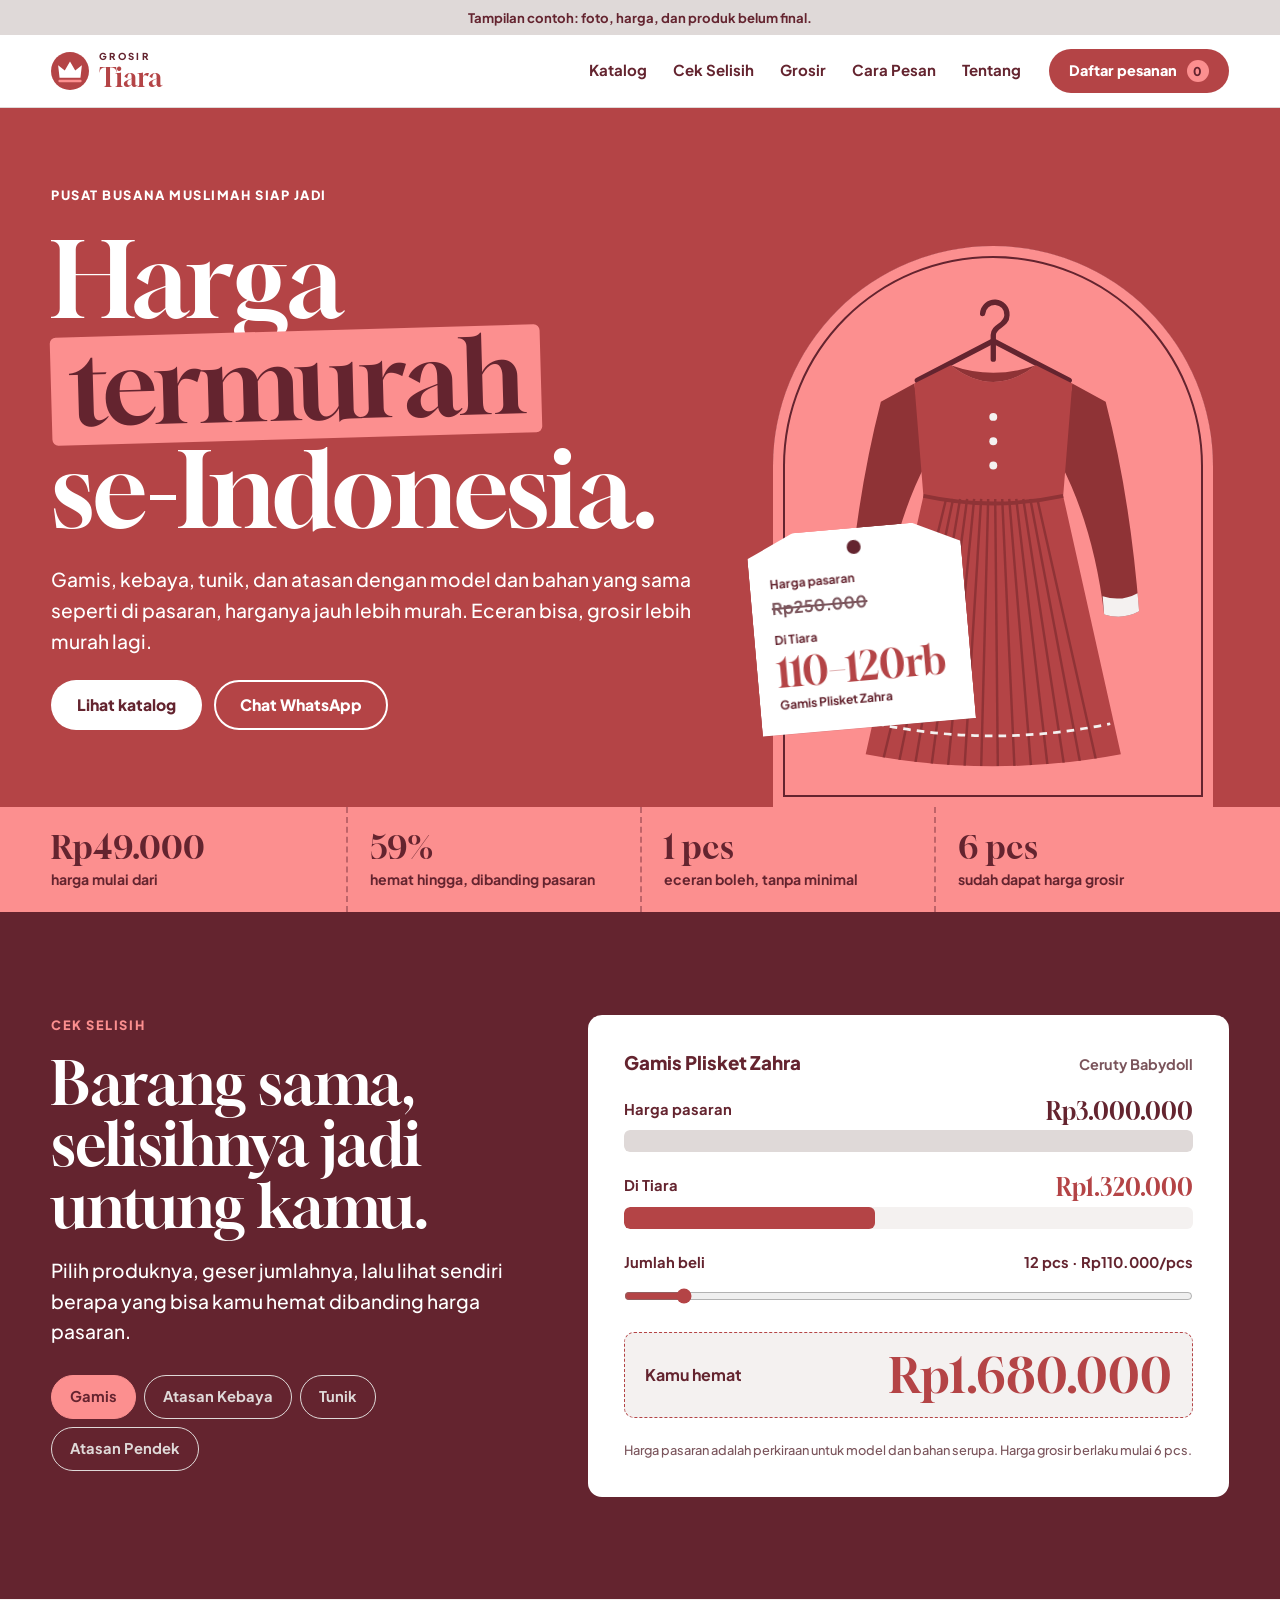
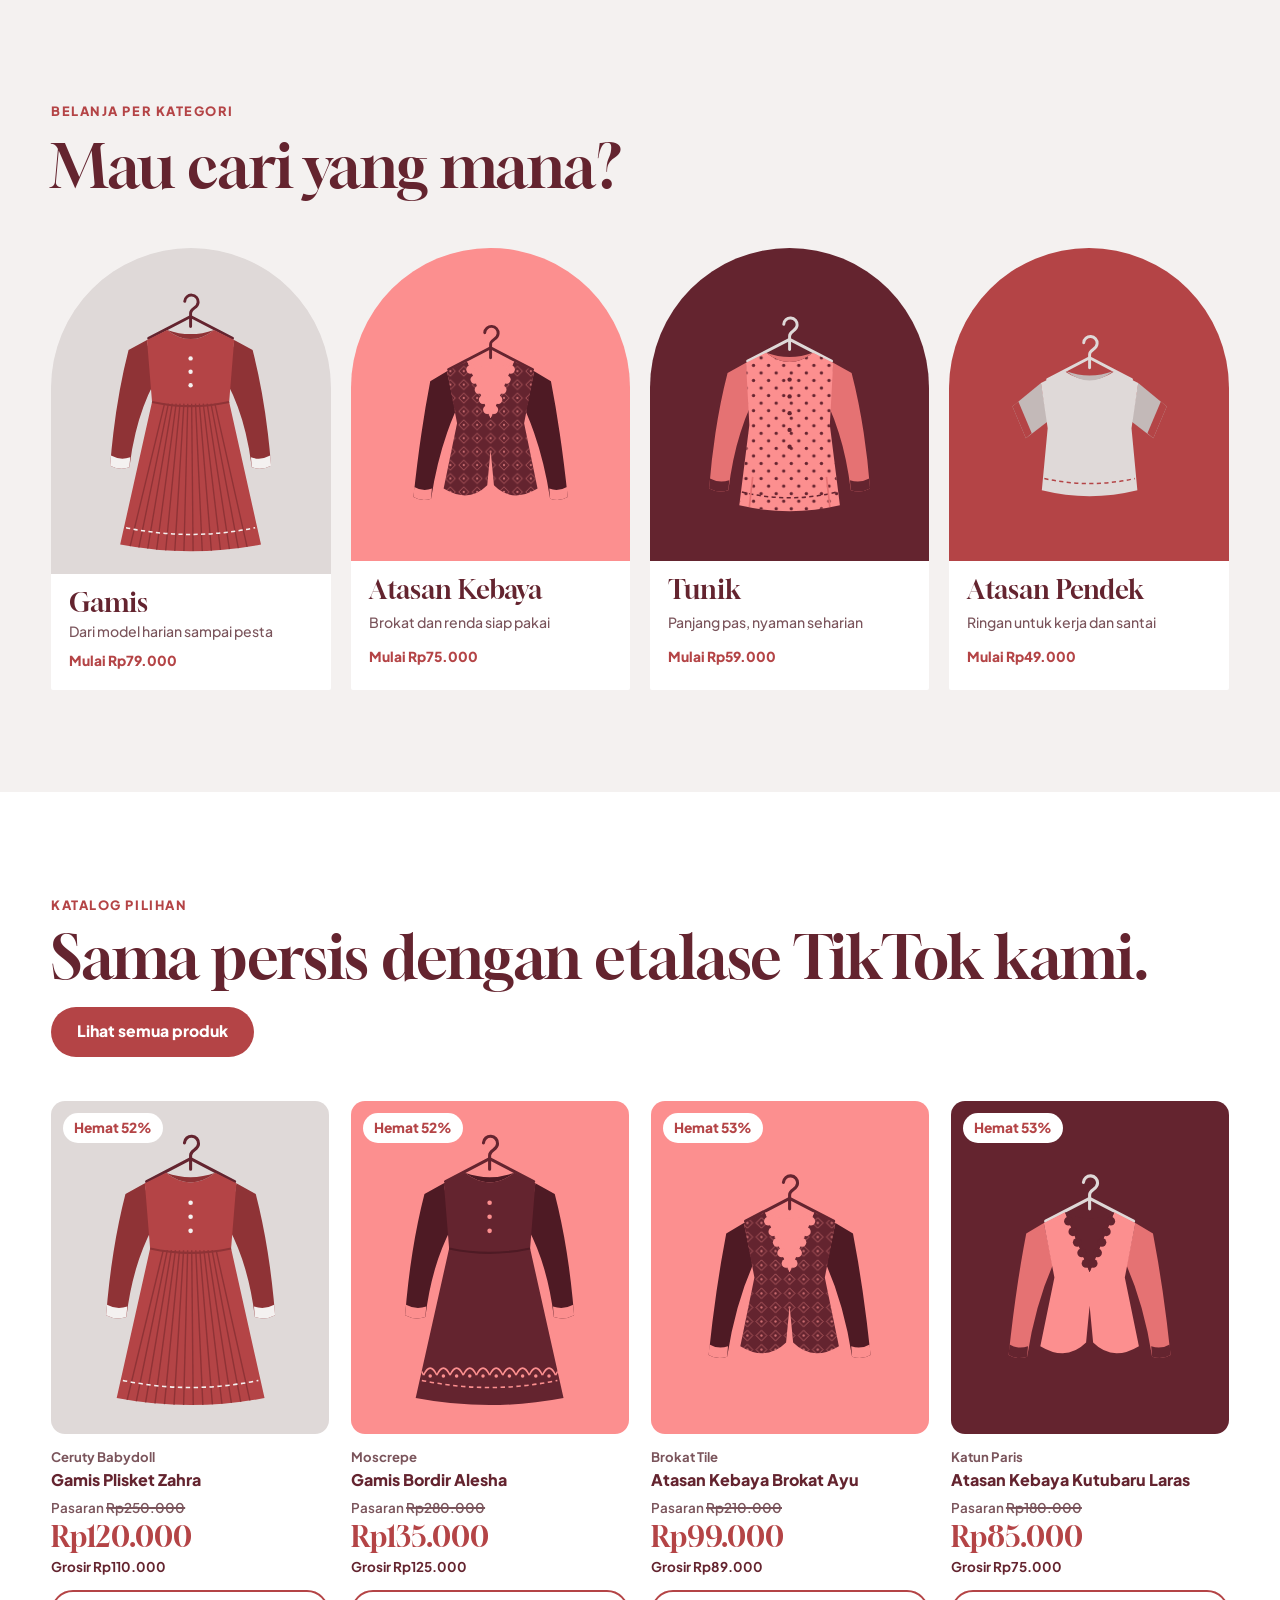
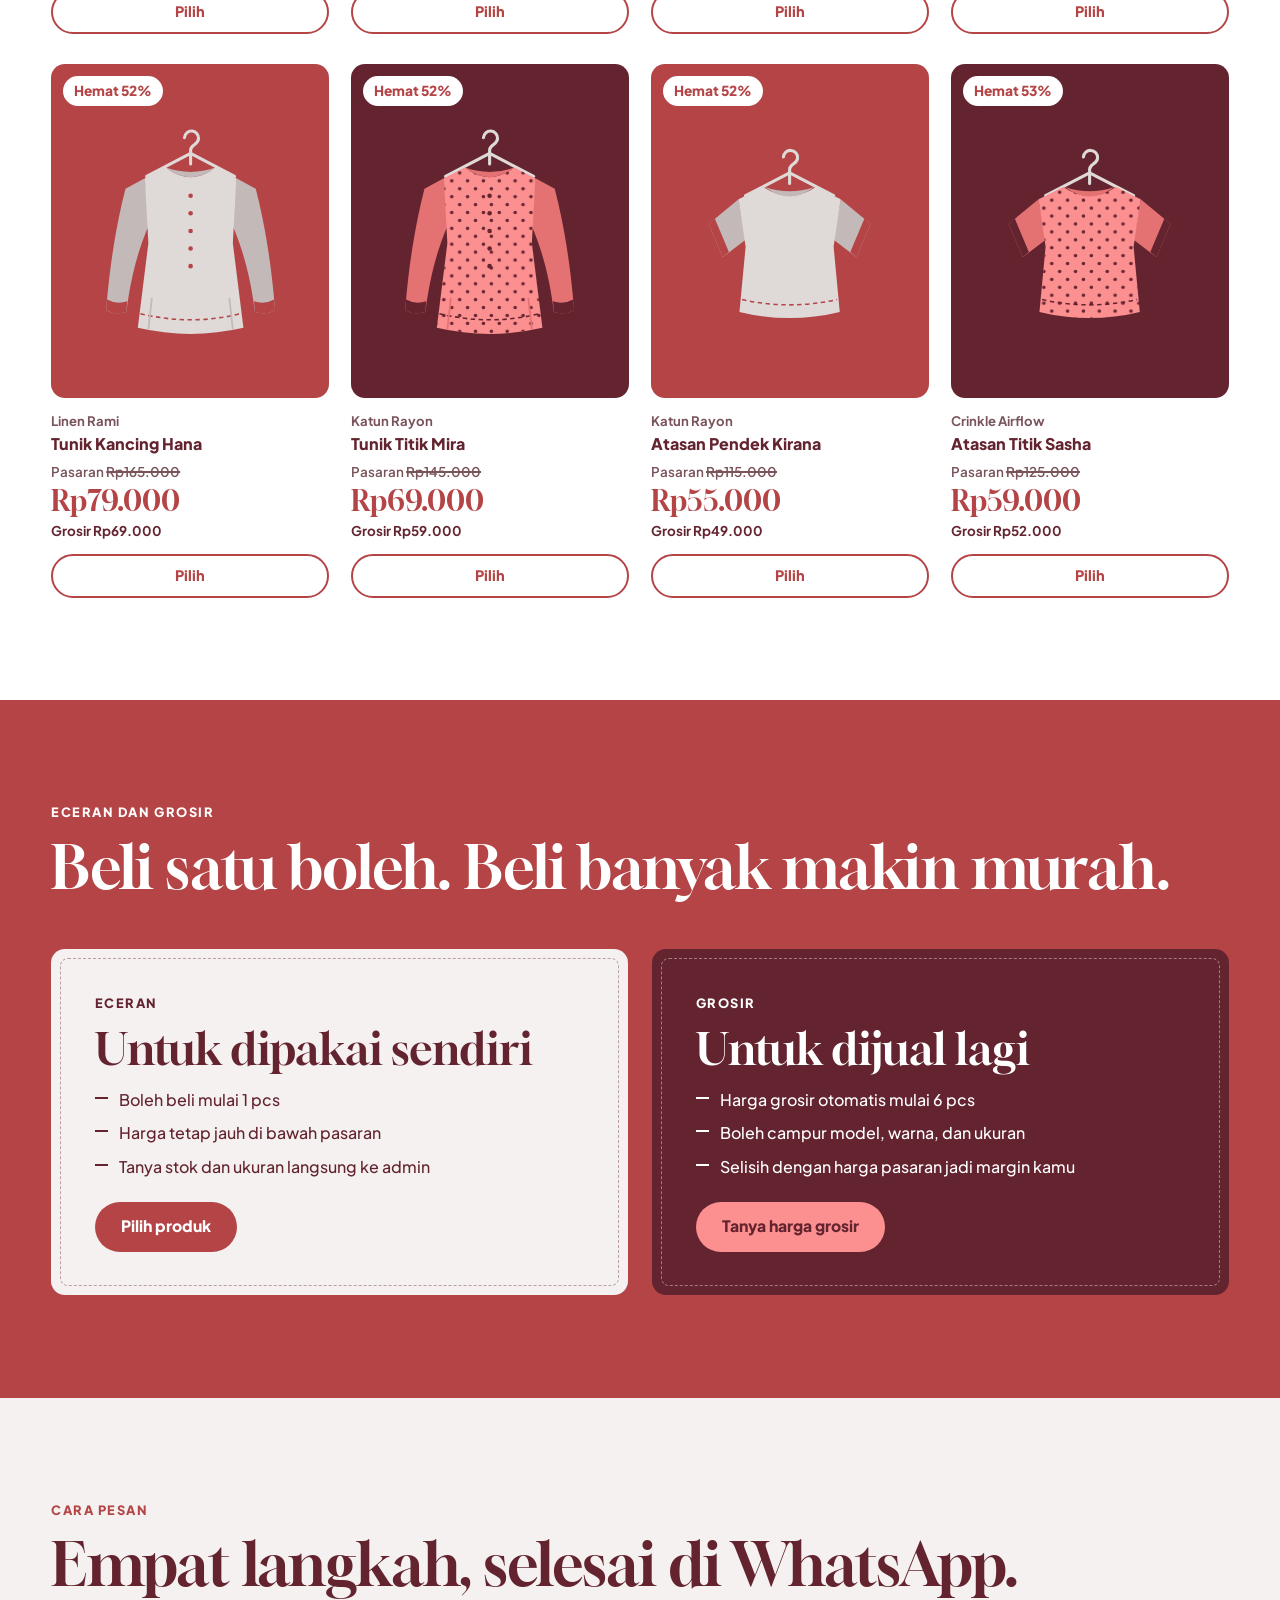
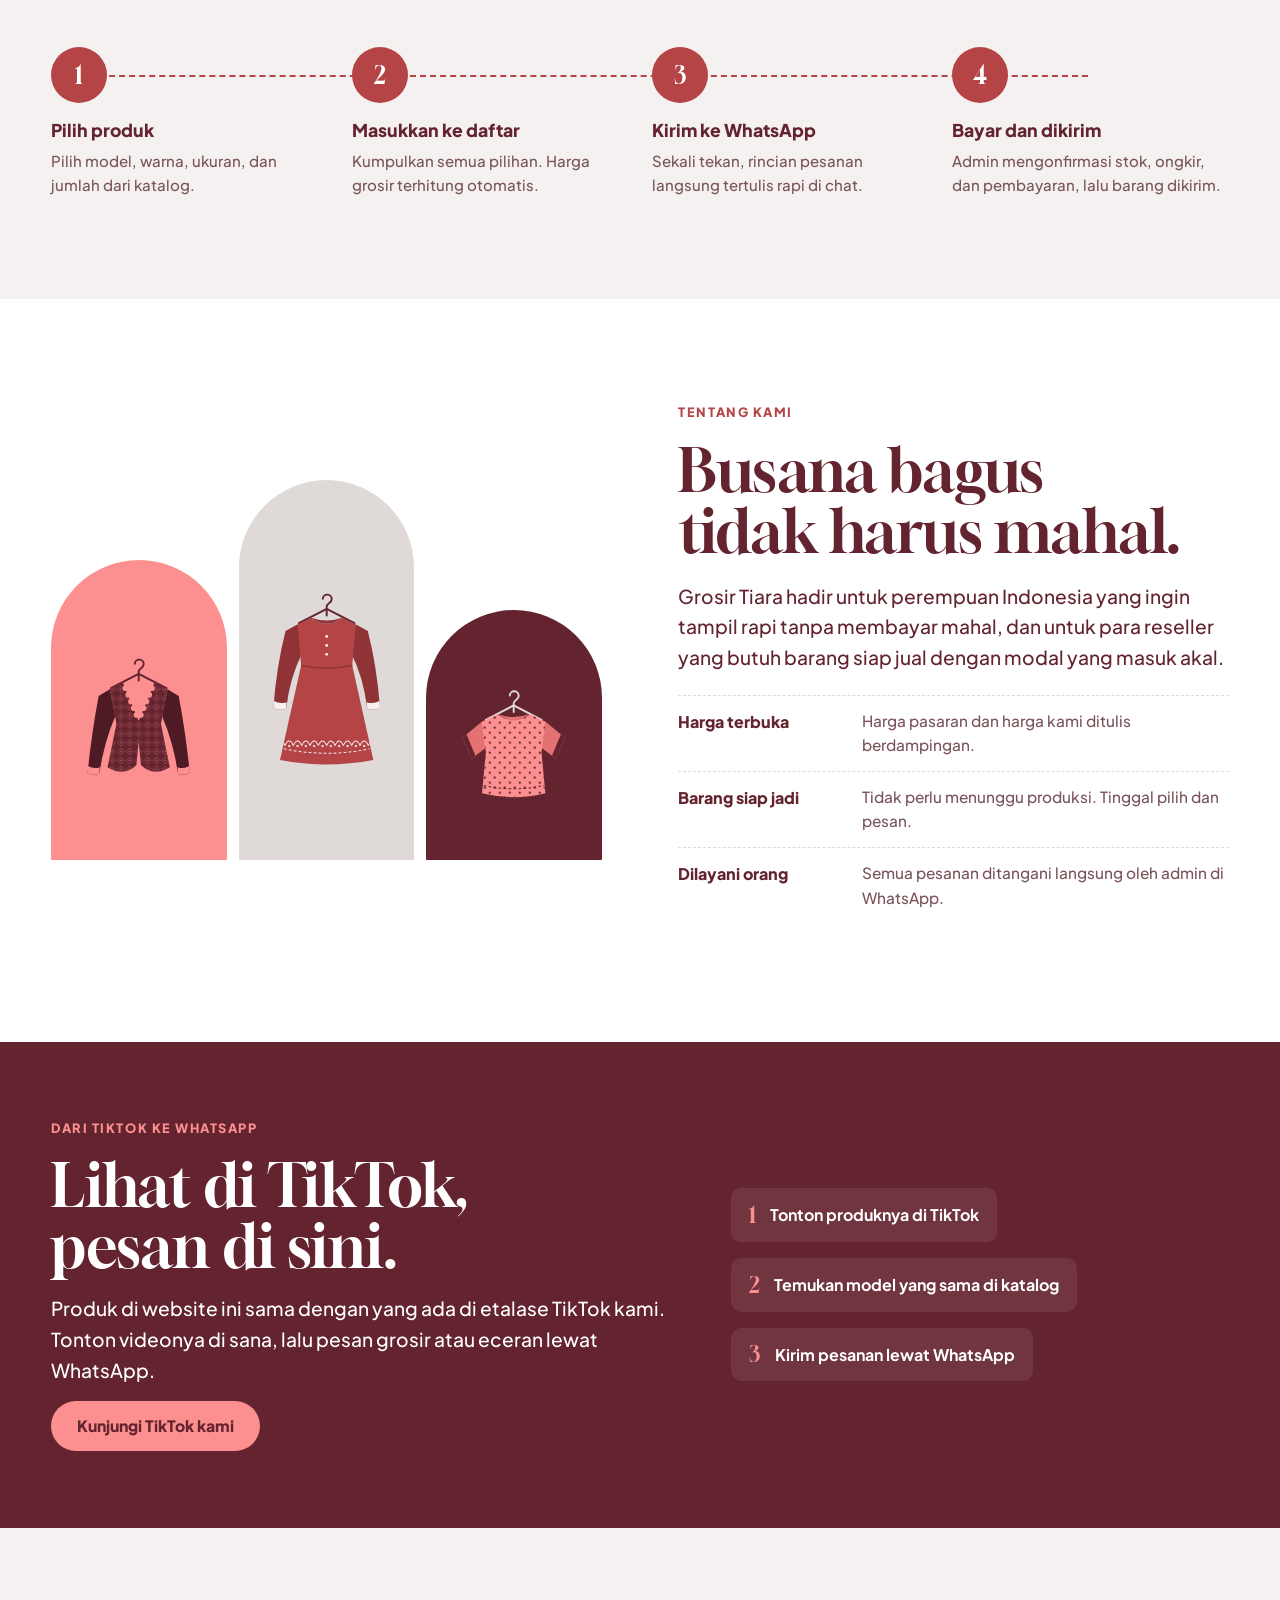
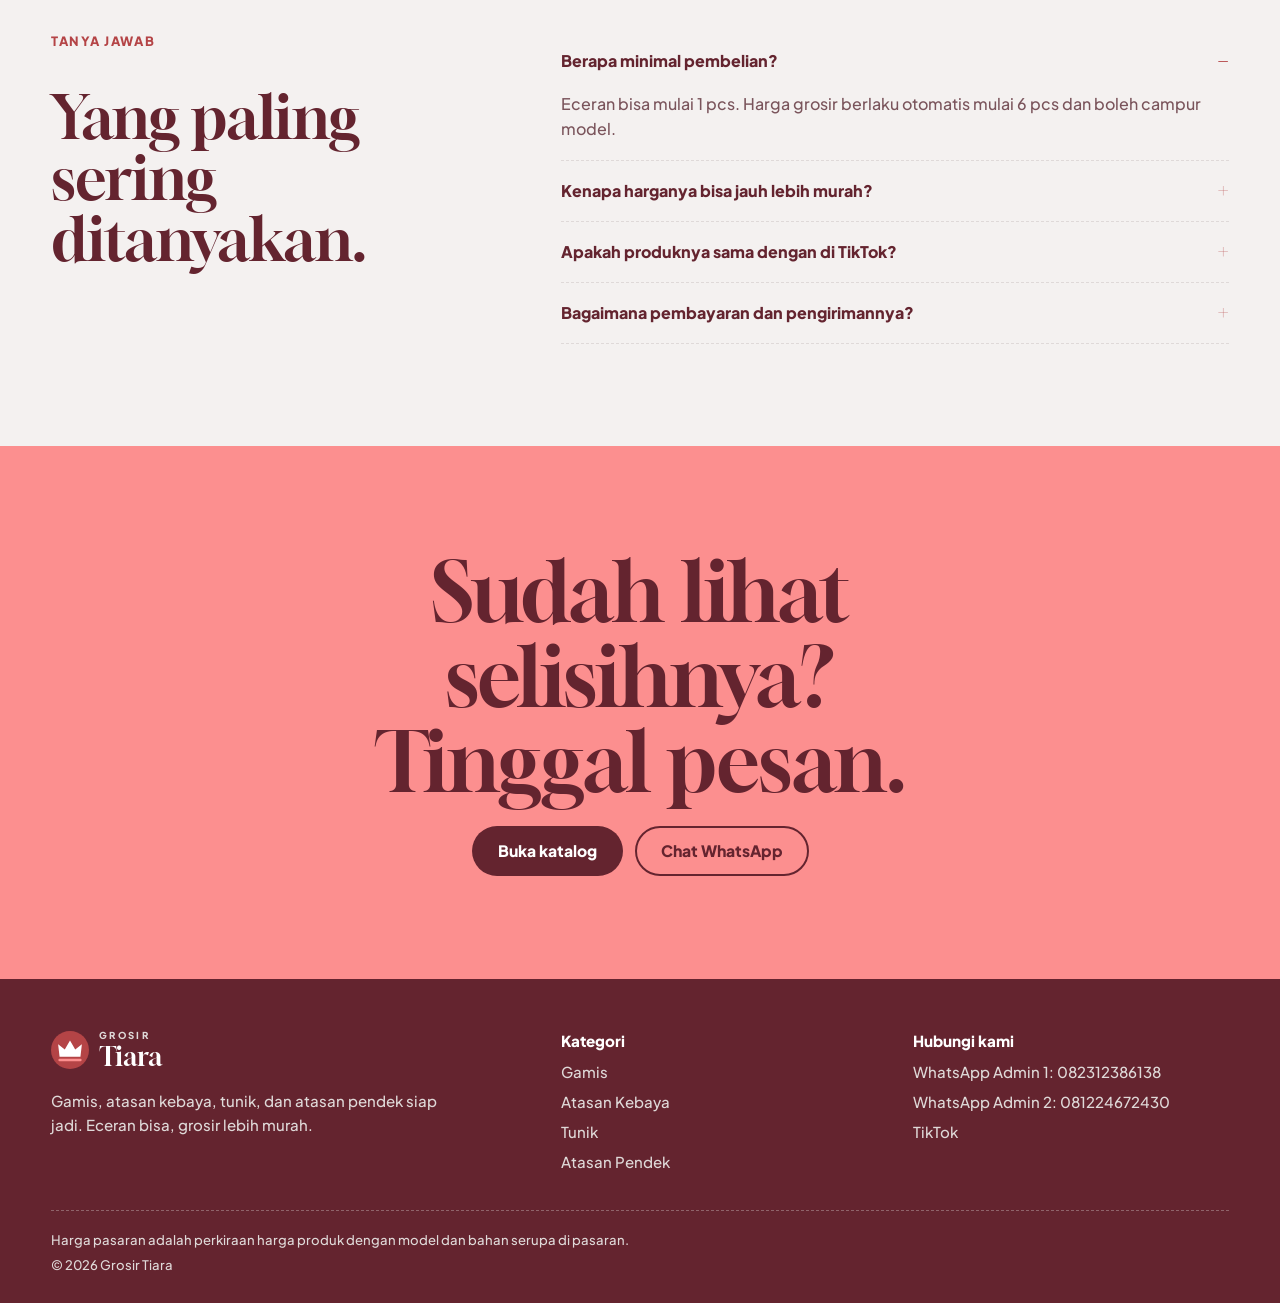
==== commit 65f1a71b: "Tambah halaman admin untuk mengatur produk dan isi website Admin masuk dengan kunci akses GitHub, la" ====
--- a/index.html
+++ b/index.html
@@ -21,7 +21,7 @@
         <div class="hero-teks">
           <p class="label">Pusat busana muslimah siap jadi</p>
           <h1>Harga <span class="stiker">termurah</span> se-Indonesia.</h1>
-          <p class="lede">Gamis, kebaya, tunik, dan atasan dengan model dan bahan yang sama seperti di pasaran, harganya bisa kurang dari setengah. Eceran bisa, grosir lebih murah lagi.</p>
+          <p class="lede">Gamis, kebaya, tunik, dan atasan dengan model dan bahan yang sama seperti di pasaran, harganya jauh lebih murah. Eceran bisa, grosir lebih murah lagi.</p>
           <div class="hero-aksi">
             <a class="btn btn-putih" href="katalog.html">Lihat katalog</a>
             <a class="btn btn-garis" data-wa href="#">Chat WhatsApp</a>
@@ -206,6 +206,7 @@
   <div id="kaki"></div>
   <script src="js/data.js"></script>
   <script src="js/produk-tiktok.js"></script>
+  <script src="js/pengaturan.js"></script>
   <script src="js/app.js"></script>
 </body>
 </html>
--- a/css/style.css
+++ b/css/style.css
@@ -57,6 +57,9 @@
 .btn-putih { background: var(--putih); color: var(--marun); }
 .btn-salem { background: var(--salem); color: var(--marun); }
 .btn-garis { border-color: currentColor; background: transparent; }
+
+/* Pengumuman dari admin */
+.pengumuman { background: var(--marun); color: var(--putih); font-size: .88rem; font-weight: 700; text-align: center; padding: 8px var(--gutter); }
 
 /* Catatan data contoh */
 .catatan-contoh { background: var(--abu); color: var(--marun); font-size: .82rem; font-weight: 700; text-align: center; padding: 7px var(--gutter); }
